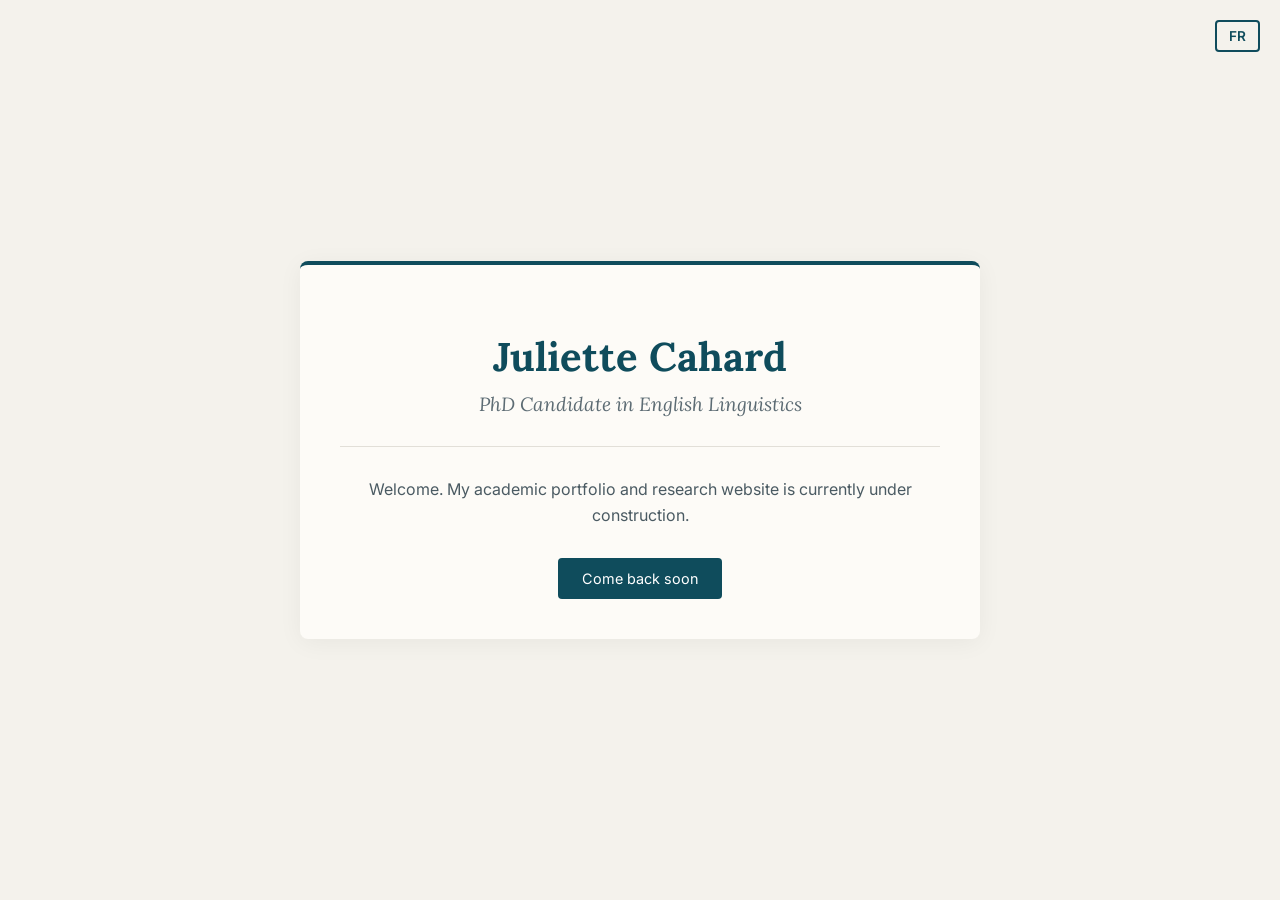
==== index.html @ c4660155 "Created a WIP landing page" ====
<!DOCTYPE html>
<html lang="en">

<head>
    <meta charset="UTF-8">
    <meta name="viewport" content="width=device-width, initial-scale=1.0">
    <title>Juliette Cahard | English Linguistics</title>
    <style>
        @import url('https://fonts.googleapis.com/css2?family=Lora:ital,wght@0,400;0,600;1,400&family=Inter:wght@300;400;600&display=swap');

        body,
        html {
            height: 100%;
            margin: 0;
            /* Softer warm background */
            background-color: #F4F2EC; 
            color: #2F3E46;
            font-family: 'Inter', sans-serif;
            display: flex;
            align-items: center;
            justify-content: center;
            text-align: center;
        }

        .container {
            max-width: 600px;
            padding: 40px;
            /* Soft off-white for the main card */
            background: #FDFBF7; 
            border-radius: 8px;
            box-shadow: 0 4px 24px rgba(0, 0, 0, 0.05);
            /* Dark teal accent */
            border-top: 4px solid #0F4C5C; 
        }

        h1 {
            font-family: 'Lora', serif;
            font-size: 2.5rem;
            margin-bottom: 10px;
            /* Title matching the teal accent */
            color: #0F4C5C; 
        }

        h2 {
            font-family: 'Lora', serif;
            font-weight: 400;
            font-size: 1.2rem;
            color: #5C6B73;
            margin-top: 0;
            margin-bottom: 30px;
            font-style: italic;
        }

        p {
            font-size: 1rem;
            line-height: 1.6;
            color: #4A5A62;
            margin-bottom: 30px;
        }

        .contact-btn {
            display: inline-block;
            padding: 12px 24px;
            /* Dark teal button */
            background-color: #0F4C5C; 
            color: #ffffff;
            text-decoration: none;
            border-radius: 4px;
            font-size: 0.9rem;
            transition: background-color 0.3s ease;
        }

        .contact-btn:hover {
            /* Darker teal for hover state */
            background-color: #0A3641; 
        }

        .divider {
            height: 1px;
            background-color: #E2DFD8;
            margin: 30px 0;
        }

        /* Language Toggle Button Styles */
        .lang-toggle {
            position: absolute;
            top: 20px;
            right: 20px;
            background: transparent;
            border: 2px solid #0F4C5C;
            color: #0F4C5C;
            border-radius: 4px;
            padding: 6px 12px;
            font-family: 'Inter', sans-serif;
            font-size: 0.85rem;
            font-weight: 600;
            cursor: pointer;
            transition: all 0.3s ease;
        }

        .lang-toggle:hover {
            background-color: #0F4C5C;
            color: #FDFBF7;
        }

        /* Language visibility rules */
        body.lang-en .fr { display: none; }
        body.lang-fr .en { display: none; }
    </style>
</head>

<body class="lang-en">

    <button id="langToggle" class="lang-toggle">FR</button>

    <div class="container">
        <h1>Juliette Cahard</h1>
        
        <h2 class="en">PhD Candidate in English Linguistics</h2>
        <h2 class="fr">Doctorante en Linguistique Anglaise</h2>

        <div class="divider"></div>

        <p class="en">Welcome. My academic portfolio and research website is currently under construction.</p>
        <p class="fr">Bienvenue. Mon site académique et de recherche est actuellement en construction.</p>

        <a href="" class="contact-btn en">Come back soon</a>
        <a href="" class="contact-btn fr">Revenez bientôt</a>
    </div>

    <script>
        const langToggle = document.getElementById('langToggle');
        
        langToggle.addEventListener('click', () => {
            const body = document.body;
            if (body.classList.contains('lang-en')) {
                // Switch to French
                body.classList.replace('lang-en', 'lang-fr');
                langToggle.textContent = 'EN';
            } else {
                // Switch to English
                body.classList.replace('lang-fr', 'lang-en');
                langToggle.textContent = 'FR';
            }
        });
    </script>
</body>

</html>
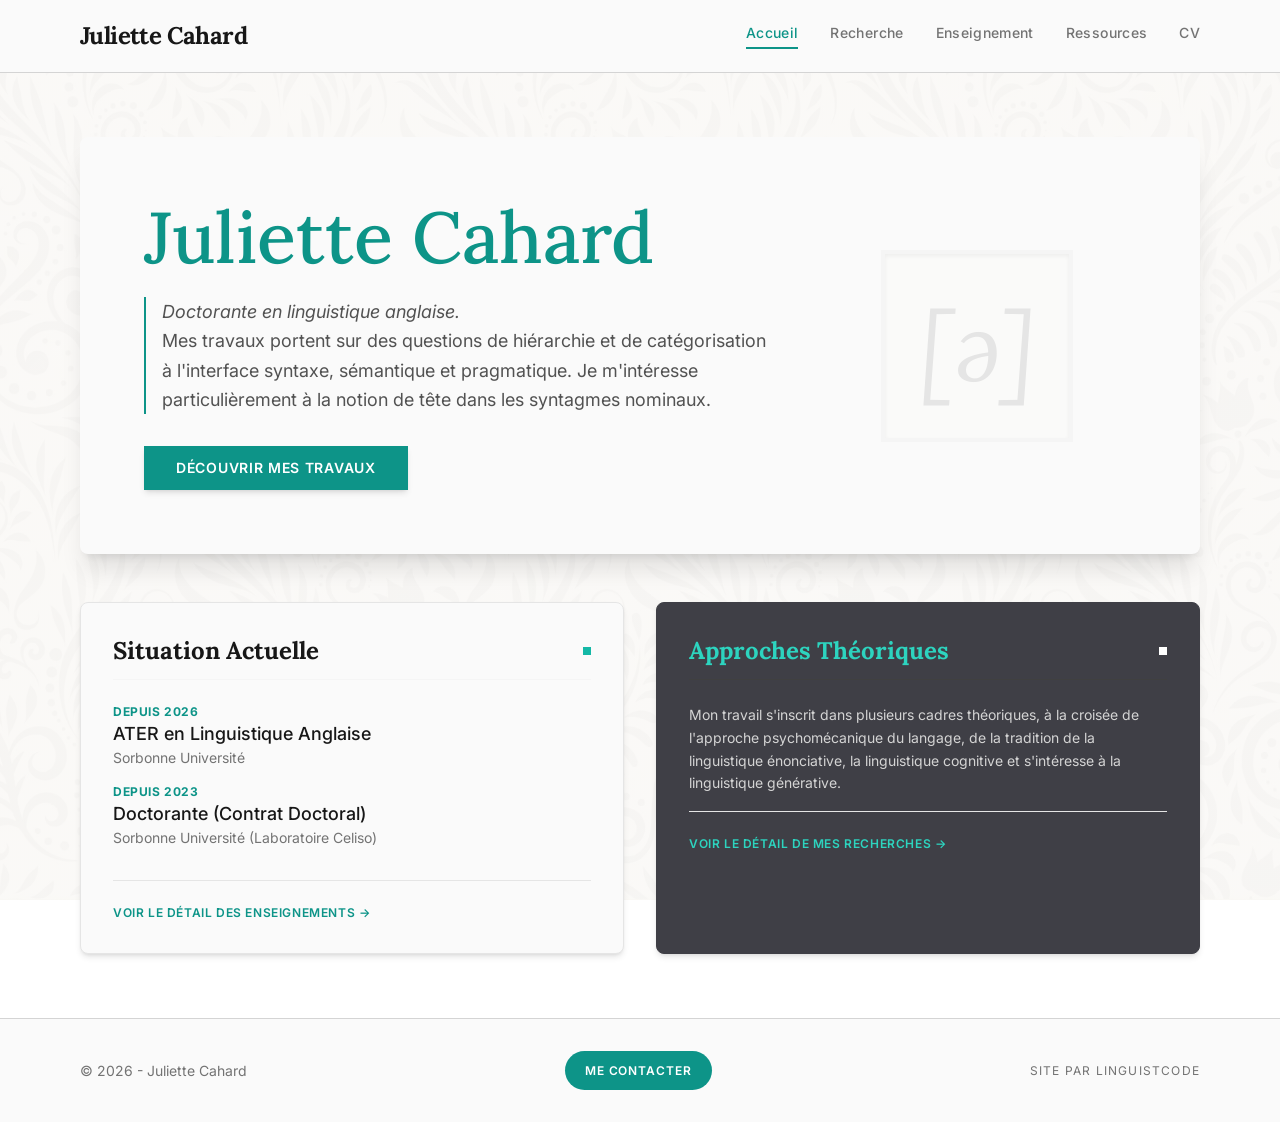
==== commit 2c4f0112: "v1.0 Uploaded" ====
--- a/index.html
+++ b/index.html
@@ -1,149 +1,198 @@
-<!DOCTYPE html>
-<html lang="en">
-
-<head>
-    <meta charset="UTF-8">
-    <meta name="viewport" content="width=device-width, initial-scale=1.0">
-    <title>Juliette Cahard | English Linguistics</title>
-    <style>
-        @import url('https://fonts.googleapis.com/css2?family=Lora:ital,wght@0,400;0,600;1,400&family=Inter:wght@300;400;600&display=swap');
-
-        body,
-        html {
-            height: 100%;
-            margin: 0;
-            /* Softer warm background */
-            background-color: #F4F2EC; 
-            color: #2F3E46;
-            font-family: 'Inter', sans-serif;
-            display: flex;
-            align-items: center;
-            justify-content: center;
-            text-align: center;
-        }
-
-        .container {
-            max-width: 600px;
-            padding: 40px;
-            /* Soft off-white for the main card */
-            background: #FDFBF7; 
-            border-radius: 8px;
-            box-shadow: 0 4px 24px rgba(0, 0, 0, 0.05);
-            /* Dark teal accent */
-            border-top: 4px solid #0F4C5C; 
-        }
-
-        h1 {
-            font-family: 'Lora', serif;
-            font-size: 2.5rem;
-            margin-bottom: 10px;
-            /* Title matching the teal accent */
-            color: #0F4C5C; 
-        }
-
-        h2 {
-            font-family: 'Lora', serif;
-            font-weight: 400;
-            font-size: 1.2rem;
-            color: #5C6B73;
-            margin-top: 0;
-            margin-bottom: 30px;
-            font-style: italic;
-        }
-
-        p {
-            font-size: 1rem;
-            line-height: 1.6;
-            color: #4A5A62;
-            margin-bottom: 30px;
-        }
-
-        .contact-btn {
-            display: inline-block;
-            padding: 12px 24px;
-            /* Dark teal button */
-            background-color: #0F4C5C; 
-            color: #ffffff;
-            text-decoration: none;
-            border-radius: 4px;
-            font-size: 0.9rem;
-            transition: background-color 0.3s ease;
-        }
-
-        .contact-btn:hover {
-            /* Darker teal for hover state */
-            background-color: #0A3641; 
-        }
-
-        .divider {
-            height: 1px;
-            background-color: #E2DFD8;
-            margin: 30px 0;
-        }
-
-        /* Language Toggle Button Styles */
-        .lang-toggle {
-            position: absolute;
-            top: 20px;
-            right: 20px;
-            background: transparent;
-            border: 2px solid #0F4C5C;
-            color: #0F4C5C;
-            border-radius: 4px;
-            padding: 6px 12px;
-            font-family: 'Inter', sans-serif;
-            font-size: 0.85rem;
-            font-weight: 600;
-            cursor: pointer;
-            transition: all 0.3s ease;
-        }
-
-        .lang-toggle:hover {
-            background-color: #0F4C5C;
-            color: #FDFBF7;
-        }
-
-        /* Language visibility rules */
-        body.lang-en .fr { display: none; }
-        body.lang-fr .en { display: none; }
-    </style>
-</head>
-
-<body class="lang-en">
-
-    <button id="langToggle" class="lang-toggle">FR</button>
-
-    <div class="container">
-        <h1>Juliette Cahard</h1>
-        
-        <h2 class="en">PhD Candidate in English Linguistics</h2>
-        <h2 class="fr">Doctorante en Linguistique Anglaise</h2>
-
-        <div class="divider"></div>
-
-        <p class="en">Welcome. My academic portfolio and research website is currently under construction.</p>
-        <p class="fr">Bienvenue. Mon site académique et de recherche est actuellement en construction.</p>
-
-        <a href="" class="contact-btn en">Come back soon</a>
-        <a href="" class="contact-btn fr">Revenez bientôt</a>
-    </div>
-
-    <script>
-        const langToggle = document.getElementById('langToggle');
-        
-        langToggle.addEventListener('click', () => {
-            const body = document.body;
-            if (body.classList.contains('lang-en')) {
-                // Switch to French
-                body.classList.replace('lang-en', 'lang-fr');
-                langToggle.textContent = 'EN';
-            } else {
-                // Switch to English
-                body.classList.replace('lang-fr', 'lang-en');
-                langToggle.textContent = 'FR';
-            }
-        });
-    </script>
-</body>
-
-</html>
+<!DOCTYPE html>
+<html lang="fr">
+
+<head>
+    <meta charset="UTF-8">
+    <meta name="viewport" content="width=device-width, initial-scale=1.0">
+    <title>Juliette Cahard | Portfolio Académique</title>
+
+    <link href="./style.css" rel="stylesheet">
+    <link href="./enhance.css" rel="stylesheet">
+    <link
+        href="https://fonts.googleapis.com/css2?family=Inter:wght@300;400;500;600&family=Lora:ital,wght@0,400;0,500;0,600;0,700;1,400;1,600&display=swap"
+        rel="stylesheet">
+
+    <style>
+        body {
+            font-family: 'Inter', sans-serif;
+        }
+
+        .font-academic {
+            font-family: 'Lora', serif;
+        }
+    </style>
+</head>
+
+<body class="bg-patternbg bg-cover bg-center bg-fixed text-neutral-900 flex flex-col min-h-screen">
+
+    <header class="bg-zinc-50 border-b border-neutral-300">
+        <div class="max-w-6xl mx-auto px-4 py-5 flex justify-between items-center relative">
+            <a href="index.html"
+                class="text-2xl font-academic font-bold text-neutral-900 tracking-tight hover:text-teal-600 transition-colors">
+                Juliette Cahard
+            </a>
+
+            <!-- Navigation Desktop -->
+            <nav class="hidden md:flex space-x-8 font-medium text-sm tracking-wide">
+                <a href="index.html" class="text-teal-600 border-b-2 border-teal-600 pb-1"
+                    aria-current="page">Accueil</a>
+                <a href="recherche.html"
+                    class="text-neutral-500 hover:text-neutral-900 transition-colors pb-1">Recherche</a>
+                <a href="enseignement.html"
+                    class="text-neutral-500 hover:text-neutral-900 transition-colors pb-1">Enseignement</a>
+                <a href="ressources.html" class="text-neutral-500 hover:text-neutral-900 transition-colors pb-1">
+                    Ressources</a>
+                <a href="cv.html" class="text-neutral-500 hover:text-neutral-900 transition-colors pb-1">CV</a>
+            </nav>
+
+            <!-- Bouton Hamburger (Bascule du menu mobile) -->
+            <button id="menu-toggle" aria-expanded="false" aria-controls="mobile-menu" aria-label="Ouvrir le menu">
+                <span class="menu-bar"></span>
+                <span class="menu-bar"></span>
+                <span class="menu-bar"></span>
+            </button>
+
+            <!-- Navigation Mobile -->
+            <nav id="mobile-menu" class="mobile-menu" aria-label="Navigation mobile">
+                <a href="index.html" class="is-active" aria-current="page">Accueil</a>
+                <a href="recherche.html">Recherche</a>
+                <a href="enseignement.html">Enseignement</a>
+                <a href="cv.html">CV</a>
+            </nav>
+        </div>
+    </header>
+
+    <main class="flex-grow max-w-6xl mx-auto px-4 py-16 w-full flex flex-col gap-12">
+
+        <section
+            class="panel reveal-up bg-zinc-50 border-neutral-200 p-10 md:p-16 shadow-xl flex flex-col md:flex-row items-center gap-10">
+            <div class="md:w-2/3">
+
+
+                <h1
+                    class="text-5xl text-teal-600 md:text-7xl font-academic leading-tight mb-6 font-medium reveal-up d-2">
+                    Juliette Cahard
+                </h1>
+
+                <p
+                    class="text-lg text-neutral-600 leading-relaxed mb-8 max-w-2xl border-l-2 border-teal-600 pl-4 reveal-up d-3">
+                    <i>Doctorante en linguistique anglaise.</i><br>
+                    Mes travaux portent sur des questions de hiérarchie et de catégorisation à l'interface syntaxe,
+                    sémantique et pragmatique. Je m'intéresse particulièrement à la notion de tête dans les syntagmes
+                    nominaux.
+                </p>
+
+                <a href="recherche.html"
+                    class="inline-block bg-teal-600 text-white px-8 py-3 text-sm font-semibold uppercase tracking-wider hover:bg-teal-500 hover:text-zinc-600 transition-colors shadow-md reveal-up d-4">
+                    Découvrir mes travaux
+                </a>
+            </div>
+
+            <div class="md:w-1/3 flex justify-center items-center reveal-up d-2">
+                <div
+                    class="w-48 h-48 border-4 border-neutral-100 flex justify-center items-center bg-stone-50 shadow-inner">
+                    <span class="text-8xl font-academic italic text-neutral-200 select-none">[ə]</span>
+                </div>
+            </div>
+        </section>
+
+        <section class="grid grid-cols-1 md:grid-cols-2 gap-8">
+
+            <div
+                class="panel reveal-scroll bg-zinc-50 border border-neutral-200 p-8 shadow-md flex flex-col justify-between">
+                <div>
+                    <h2
+                        class="text-2xl font-academic font-bold mb-4 border-b border-neutral-100 pb-3 flex items-center justify-between">
+                        Situation Actuelle
+                        <span class="w-2 h-2 bg-teal-500 rounded-none inline-block"></span>
+                    </h2>
+                    <ul class="space-y-4 mt-6">
+                        <li class="flex flex-col">
+                            <span class="text-xs font-bold text-teal-600 uppercase tracking-wider">Depuis 2026</span>
+                            <strong class="text-neutral-900 font-medium text-lg">ATER en Linguistique Anglaise</strong>
+                            <span class="text-neutral-500 text-sm">Sorbonne Université</span>
+                        </li>
+                        <li class="flex flex-col">
+                            <span class="text-xs font-bold text-teal-600 uppercase tracking-wider">Depuis 2023</span>
+                            <strong class="text-neutral-900 font-medium text-lg">Doctorante (Contrat Doctoral)</strong>
+                            <span class="text-neutral-500 text-sm">Sorbonne Université (Laboratoire Celiso)</span>
+                        </li>
+                    </ul>
+                </div>
+
+                <div class="mt-8 pt-4 border-t border-neutral-200 flex justify-start">
+                    <a href="enseignement.html"
+                        class="pt-2 inline-flex items-center gap-2 text-xs font-semibold uppercase tracking-wider text-teal-600 hover:text-neutral-900 transition-colors">
+                        Voir le détail des enseignements &rarr;
+                    </a>
+                </div>
+            </div>
+
+            <div class="panel reveal-scroll bg-zinc-700 text-white border border-zinc-700 p-8 shadow-md">
+                <h2
+                    class="text-2xl font-academic font-bold mb-4 border-b border-neutral-700 pb-3 flex items-center justify-between text-teal-400">
+                    Approches Théoriques
+                    <span class="w-2 h-2 bg-white rounded-none inline-block"></span>
+                </h2>
+                <div class="mt-6 text-neutral-300 leading-relaxed space-y-4 text-sm">
+                    <p>
+                        Mon travail s'inscrit dans plusieurs cadres théoriques, à la croisée de l'approche
+                        psychomécanique du langage, de la tradition de la linguistique énonciative, la linguistique
+                        cognitive et s'intéresse à la linguistique générative. </p>
+
+                    <div class="mt-8 pt-4 border-t border-neutral-200 flex justify-start">
+                        <a href="recherche.html"
+                            class="pt-2 inline-flex items-center gap-2 text-xs font-semibold uppercase tracking-wider text-teal-400 hover:text-neutral-900 transition-colors">
+                            Voir le détail de mes recherches &rarr;
+                        </a>
+                    </div>
+                </div>
+            </div>
+
+        </section>
+    </main>
+
+    <footer class="bg-zinc-50 border-t border-neutral-300 py-8 mt-auto">
+        <div
+            class="max-w-6xl mx-auto px-4 flex flex-col md:flex-row justify-between items-center gap-4 text-sm text-neutral-500">
+            <p>&copy; 2026 - Juliette Cahard</p>
+            <a href="mailto:juliette.Cahard@example.fr" class="contact-btn">Me contacter</a>
+            <p class="uppercase tracking-widest text-xs">Site par <a href="https://code.linguist.fr">LinguistCode</a>
+            </p>
+        </div>
+    </footer>
+
+    <script>
+        const header = document.querySelector('header');
+        const onScroll = () => header.classList.toggle('is-scrolled', window.scrollY > 8);
+        onScroll();
+        window.addEventListener('scroll', onScroll, { passive: true });
+
+        const menuToggle = document.getElementById('menu-toggle');
+        const mobileMenu = document.getElementById('mobile-menu');
+        const closeMenu = () => {
+            menuToggle.setAttribute('aria-expanded', 'false');
+            mobileMenu.classList.remove('is-open');
+        };
+        menuToggle.addEventListener('click', () => {
+            const isOpen = menuToggle.getAttribute('aria-expanded') === 'true';
+            menuToggle.setAttribute('aria-expanded', String(!isOpen));
+            mobileMenu.classList.toggle('is-open', !isOpen);
+        });
+        mobileMenu.querySelectorAll('a').forEach(a => a.addEventListener('click', closeMenu));
+        document.addEventListener('keydown', e => { if (e.key === 'Escape') closeMenu(); });
+        window.addEventListener('resize', () => { if (window.innerWidth >= 768) closeMenu(); });
+
+        const io = new IntersectionObserver((entries) => {
+            entries.forEach(entry => {
+                if (entry.isIntersecting) {
+                    entry.target.classList.add('is-visible');
+                    io.unobserve(entry.target);
+                }
+            });
+        }, { threshold: 0.15 });
+        document.querySelectorAll('.reveal-scroll').forEach(el => io.observe(el));
+    </script>
+</body>
+
+</html>
--- a/style.css
+++ b/style.css
@@ -0,0 +1,1705 @@
+*, ::before, ::after {
+  --tw-border-spacing-x: 0;
+  --tw-border-spacing-y: 0;
+  --tw-translate-x: 0;
+  --tw-translate-y: 0;
+  --tw-rotate: 0;
+  --tw-skew-x: 0;
+  --tw-skew-y: 0;
+  --tw-scale-x: 1;
+  --tw-scale-y: 1;
+  --tw-pan-x:  ;
+  --tw-pan-y:  ;
+  --tw-pinch-zoom:  ;
+  --tw-scroll-snap-strictness: proximity;
+  --tw-gradient-from-position:  ;
+  --tw-gradient-via-position:  ;
+  --tw-gradient-to-position:  ;
+  --tw-ordinal:  ;
+  --tw-slashed-zero:  ;
+  --tw-numeric-figure:  ;
+  --tw-numeric-spacing:  ;
+  --tw-numeric-fraction:  ;
+  --tw-ring-inset:  ;
+  --tw-ring-offset-width: 0px;
+  --tw-ring-offset-color: #fff;
+  --tw-ring-color: rgb(59 130 246 / 0.5);
+  --tw-ring-offset-shadow: 0 0 #0000;
+  --tw-ring-shadow: 0 0 #0000;
+  --tw-shadow: 0 0 #0000;
+  --tw-shadow-colored: 0 0 #0000;
+  --tw-blur:  ;
+  --tw-brightness:  ;
+  --tw-contrast:  ;
+  --tw-grayscale:  ;
+  --tw-hue-rotate:  ;
+  --tw-invert:  ;
+  --tw-saturate:  ;
+  --tw-sepia:  ;
+  --tw-drop-shadow:  ;
+  --tw-backdrop-blur:  ;
+  --tw-backdrop-brightness:  ;
+  --tw-backdrop-contrast:  ;
+  --tw-backdrop-grayscale:  ;
+  --tw-backdrop-hue-rotate:  ;
+  --tw-backdrop-invert:  ;
+  --tw-backdrop-opacity:  ;
+  --tw-backdrop-saturate:  ;
+  --tw-backdrop-sepia:  ;
+  --tw-contain-size:  ;
+  --tw-contain-layout:  ;
+  --tw-contain-paint:  ;
+  --tw-contain-style:  ;
+}
+
+::backdrop {
+  --tw-border-spacing-x: 0;
+  --tw-border-spacing-y: 0;
+  --tw-translate-x: 0;
+  --tw-translate-y: 0;
+  --tw-rotate: 0;
+  --tw-skew-x: 0;
+  --tw-skew-y: 0;
+  --tw-scale-x: 1;
+  --tw-scale-y: 1;
+  --tw-pan-x:  ;
+  --tw-pan-y:  ;
+  --tw-pinch-zoom:  ;
+  --tw-scroll-snap-strictness: proximity;
+  --tw-gradient-from-position:  ;
+  --tw-gradient-via-position:  ;
+  --tw-gradient-to-position:  ;
+  --tw-ordinal:  ;
+  --tw-slashed-zero:  ;
+  --tw-numeric-figure:  ;
+  --tw-numeric-spacing:  ;
+  --tw-numeric-fraction:  ;
+  --tw-ring-inset:  ;
+  --tw-ring-offset-width: 0px;
+  --tw-ring-offset-color: #fff;
+  --tw-ring-color: rgb(59 130 246 / 0.5);
+  --tw-ring-offset-shadow: 0 0 #0000;
+  --tw-ring-shadow: 0 0 #0000;
+  --tw-shadow: 0 0 #0000;
+  --tw-shadow-colored: 0 0 #0000;
+  --tw-blur:  ;
+  --tw-brightness:  ;
+  --tw-contrast:  ;
+  --tw-grayscale:  ;
+  --tw-hue-rotate:  ;
+  --tw-invert:  ;
+  --tw-saturate:  ;
+  --tw-sepia:  ;
+  --tw-drop-shadow:  ;
+  --tw-backdrop-blur:  ;
+  --tw-backdrop-brightness:  ;
+  --tw-backdrop-contrast:  ;
+  --tw-backdrop-grayscale:  ;
+  --tw-backdrop-hue-rotate:  ;
+  --tw-backdrop-invert:  ;
+  --tw-backdrop-opacity:  ;
+  --tw-backdrop-saturate:  ;
+  --tw-backdrop-sepia:  ;
+  --tw-contain-size:  ;
+  --tw-contain-layout:  ;
+  --tw-contain-paint:  ;
+  --tw-contain-style:  ;
+}
+
+/*
+! tailwindcss v3.4.19 | MIT License | https://tailwindcss.com
+*/
+
+/*
+1. Prevent padding and border from affecting element width. (https://github.com/mozdevs/cssremedy/issues/4)
+2. Allow adding a border to an element by just adding a border-width. (https://github.com/tailwindcss/tailwindcss/pull/116)
+*/
+
+*,
+::before,
+::after {
+  box-sizing: border-box;
+  /* 1 */
+  border-width: 0;
+  /* 2 */
+  border-style: solid;
+  /* 2 */
+  border-color: #e5e7eb;
+  /* 2 */
+}
+
+::before,
+::after {
+  --tw-content: '';
+}
+
+/*
+1. Use a consistent sensible line-height in all browsers.
+2. Prevent adjustments of font size after orientation changes in iOS.
+3. Use a more readable tab size.
+4. Use the user's configured `sans` font-family by default.
+5. Use the user's configured `sans` font-feature-settings by default.
+6. Use the user's configured `sans` font-variation-settings by default.
+7. Disable tap highlights on iOS
+*/
+
+html,
+:host {
+  line-height: 1.5;
+  /* 1 */
+  -webkit-text-size-adjust: 100%;
+  /* 2 */
+  -moz-tab-size: 4;
+  /* 3 */
+  -o-tab-size: 4;
+     tab-size: 4;
+  /* 3 */
+  font-family: ui-sans-serif, system-ui, sans-serif, "Apple Color Emoji", "Segoe UI Emoji", "Segoe UI Symbol", "Noto Color Emoji";
+  /* 4 */
+  font-feature-settings: normal;
+  /* 5 */
+  font-variation-settings: normal;
+  /* 6 */
+  -webkit-tap-highlight-color: transparent;
+  /* 7 */
+}
+
+/*
+1. Remove the margin in all browsers.
+2. Inherit line-height from `html` so users can set them as a class directly on the `html` element.
+*/
+
+body {
+  margin: 0;
+  /* 1 */
+  line-height: inherit;
+  /* 2 */
+}
+
+/*
+1. Add the correct height in Firefox.
+2. Correct the inheritance of border color in Firefox. (https://bugzilla.mozilla.org/show_bug.cgi?id=190655)
+3. Ensure horizontal rules are visible by default.
+*/
+
+hr {
+  height: 0;
+  /* 1 */
+  color: inherit;
+  /* 2 */
+  border-top-width: 1px;
+  /* 3 */
+}
+
+/*
+Add the correct text decoration in Chrome, Edge, and Safari.
+*/
+
+abbr:where([title]) {
+  -webkit-text-decoration: underline dotted;
+          text-decoration: underline dotted;
+}
+
+/*
+Remove the default font size and weight for headings.
+*/
+
+h1,
+h2,
+h3,
+h4,
+h5,
+h6 {
+  font-size: inherit;
+  font-weight: inherit;
+}
+
+/*
+Reset links to optimize for opt-in styling instead of opt-out.
+*/
+
+a {
+  color: inherit;
+  text-decoration: inherit;
+}
+
+/*
+Add the correct font weight in Edge and Safari.
+*/
+
+b,
+strong {
+  font-weight: bolder;
+}
+
+/*
+1. Use the user's configured `mono` font-family by default.
+2. Use the user's configured `mono` font-feature-settings by default.
+3. Use the user's configured `mono` font-variation-settings by default.
+4. Correct the odd `em` font sizing in all browsers.
+*/
+
+code,
+kbd,
+samp,
+pre {
+  font-family: ui-monospace, SFMono-Regular, Menlo, Monaco, Consolas, "Liberation Mono", "Courier New", monospace;
+  /* 1 */
+  font-feature-settings: normal;
+  /* 2 */
+  font-variation-settings: normal;
+  /* 3 */
+  font-size: 1em;
+  /* 4 */
+}
+
+/*
+Add the correct font size in all browsers.
+*/
+
+small {
+  font-size: 80%;
+}
+
+/*
+Prevent `sub` and `sup` elements from affecting the line height in all browsers.
+*/
+
+sub,
+sup {
+  font-size: 75%;
+  line-height: 0;
+  position: relative;
+  vertical-align: baseline;
+}
+
+sub {
+  bottom: -0.25em;
+}
+
+sup {
+  top: -0.5em;
+}
+
+/*
+1. Remove text indentation from table contents in Chrome and Safari. (https://bugs.chromium.org/p/chromium/issues/detail?id=999088, https://bugs.webkit.org/show_bug.cgi?id=201297)
+2. Correct table border color inheritance in all Chrome and Safari. (https://bugs.chromium.org/p/chromium/issues/detail?id=935729, https://bugs.webkit.org/show_bug.cgi?id=195016)
+3. Remove gaps between table borders by default.
+*/
+
+table {
+  text-indent: 0;
+  /* 1 */
+  border-color: inherit;
+  /* 2 */
+  border-collapse: collapse;
+  /* 3 */
+}
+
+/*
+1. Change the font styles in all browsers.
+2. Remove the margin in Firefox and Safari.
+3. Remove default padding in all browsers.
+*/
+
+button,
+input,
+optgroup,
+select,
+textarea {
+  font-family: inherit;
+  /* 1 */
+  font-feature-settings: inherit;
+  /* 1 */
+  font-variation-settings: inherit;
+  /* 1 */
+  font-size: 100%;
+  /* 1 */
+  font-weight: inherit;
+  /* 1 */
+  line-height: inherit;
+  /* 1 */
+  letter-spacing: inherit;
+  /* 1 */
+  color: inherit;
+  /* 1 */
+  margin: 0;
+  /* 2 */
+  padding: 0;
+  /* 3 */
+}
+
+/*
+Remove the inheritance of text transform in Edge and Firefox.
+*/
+
+button,
+select {
+  text-transform: none;
+}
+
+/*
+1. Correct the inability to style clickable types in iOS and Safari.
+2. Remove default button styles.
+*/
+
+button,
+input:where([type='button']),
+input:where([type='reset']),
+input:where([type='submit']) {
+  -webkit-appearance: button;
+  /* 1 */
+  background-color: transparent;
+  /* 2 */
+  background-image: none;
+  /* 2 */
+}
+
+/*
+Use the modern Firefox focus style for all focusable elements.
+*/
+
+:-moz-focusring {
+  outline: auto;
+}
+
+/*
+Remove the additional `:invalid` styles in Firefox. (https://github.com/mozilla/gecko-dev/blob/2f9eacd9d3d995c937b4251a5557d95d494c9be1/layout/style/res/forms.css#L728-L737)
+*/
+
+:-moz-ui-invalid {
+  box-shadow: none;
+}
+
+/*
+Add the correct vertical alignment in Chrome and Firefox.
+*/
+
+progress {
+  vertical-align: baseline;
+}
+
+/*
+Correct the cursor style of increment and decrement buttons in Safari.
+*/
+
+::-webkit-inner-spin-button,
+::-webkit-outer-spin-button {
+  height: auto;
+}
+
+/*
+1. Correct the odd appearance in Chrome and Safari.
+2. Correct the outline style in Safari.
+*/
+
+[type='search'] {
+  -webkit-appearance: textfield;
+  /* 1 */
+  outline-offset: -2px;
+  /* 2 */
+}
+
+/*
+Remove the inner padding in Chrome and Safari on macOS.
+*/
+
+::-webkit-search-decoration {
+  -webkit-appearance: none;
+}
+
+/*
+1. Correct the inability to style clickable types in iOS and Safari.
+2. Change font properties to `inherit` in Safari.
+*/
+
+::-webkit-file-upload-button {
+  -webkit-appearance: button;
+  /* 1 */
+  font: inherit;
+  /* 2 */
+}
+
+/*
+Add the correct display in Chrome and Safari.
+*/
+
+summary {
+  display: list-item;
+}
+
+/*
+Removes the default spacing and border for appropriate elements.
+*/
+
+blockquote,
+dl,
+dd,
+h1,
+h2,
+h3,
+h4,
+h5,
+h6,
+hr,
+figure,
+p,
+pre {
+  margin: 0;
+}
+
+fieldset {
+  margin: 0;
+  padding: 0;
+}
+
+legend {
+  padding: 0;
+}
+
+ol,
+ul,
+menu {
+  list-style: none;
+  margin: 0;
+  padding: 0;
+}
+
+/*
+Reset default styling for dialogs.
+*/
+
+dialog {
+  padding: 0;
+}
+
+/*
+Prevent resizing textareas horizontally by default.
+*/
+
+textarea {
+  resize: vertical;
+}
+
+/*
+1. Reset the default placeholder opacity in Firefox. (https://github.com/tailwindlabs/tailwindcss/issues/3300)
+2. Set the default placeholder color to the user's configured gray 400 color.
+*/
+
+input::-moz-placeholder, textarea::-moz-placeholder {
+  opacity: 1;
+  /* 1 */
+  color: #9ca3af;
+  /* 2 */
+}
+
+input::placeholder,
+textarea::placeholder {
+  opacity: 1;
+  /* 1 */
+  color: #9ca3af;
+  /* 2 */
+}
+
+/*
+Set the default cursor for buttons.
+*/
+
+button,
+[role="button"] {
+  cursor: pointer;
+}
+
+/*
+Make sure disabled buttons don't get the pointer cursor.
+*/
+
+:disabled {
+  cursor: default;
+}
+
+/*
+1. Make replaced elements `display: block` by default. (https://github.com/mozdevs/cssremedy/issues/14)
+2. Add `vertical-align: middle` to align replaced elements more sensibly by default. (https://github.com/jensimmons/cssremedy/issues/14#issuecomment-634934210)
+   This can trigger a poorly considered lint error in some tools but is included by design.
+*/
+
+img,
+svg,
+video,
+canvas,
+audio,
+iframe,
+embed,
+object {
+  display: block;
+  /* 1 */
+  vertical-align: middle;
+  /* 2 */
+}
+
+/*
+Constrain images and videos to the parent width and preserve their intrinsic aspect ratio. (https://github.com/mozdevs/cssremedy/issues/14)
+*/
+
+img,
+video {
+  max-width: 100%;
+  height: auto;
+}
+
+/* Make elements with the HTML hidden attribute stay hidden by default */
+
+[hidden]:where(:not([hidden="until-found"])) {
+  display: none;
+}
+
+.container {
+  width: 100%;
+}
+
+@media (min-width: 640px) {
+  .container {
+    max-width: 640px;
+  }
+}
+
+@media (min-width: 768px) {
+  .container {
+    max-width: 768px;
+  }
+}
+
+@media (min-width: 1024px) {
+  .container {
+    max-width: 1024px;
+  }
+}
+
+@media (min-width: 1280px) {
+  .container {
+    max-width: 1280px;
+  }
+}
+
+@media (min-width: 1536px) {
+  .container {
+    max-width: 1536px;
+  }
+}
+
+.visible {
+  visibility: visible;
+}
+
+.absolute {
+  position: absolute;
+}
+
+.relative {
+  position: relative;
+}
+
+.inset-0 {
+  inset: 0px;
+}
+
+.bottom-6 {
+  bottom: 1.5rem;
+}
+
+.left-0 {
+  left: 0px;
+}
+
+.left-5 {
+  left: 1.25rem;
+}
+
+.left-6 {
+  left: 1.5rem;
+}
+
+.left-\[-4px\] {
+  left: -4px;
+}
+
+.left-\[-5px\] {
+  left: -5px;
+}
+
+.right-6 {
+  right: 1.5rem;
+}
+
+.top-0 {
+  top: 0px;
+}
+
+.top-1\.5 {
+  top: 0.375rem;
+}
+
+.top-2 {
+  top: 0.5rem;
+}
+
+.top-5 {
+  top: 1.25rem;
+}
+
+.mx-auto {
+  margin-left: auto;
+  margin-right: auto;
+}
+
+.mb-1 {
+  margin-bottom: 0.25rem;
+}
+
+.mb-10 {
+  margin-bottom: 2.5rem;
+}
+
+.mb-12 {
+  margin-bottom: 3rem;
+}
+
+.mb-16 {
+  margin-bottom: 4rem;
+}
+
+.mb-2 {
+  margin-bottom: 0.5rem;
+}
+
+.mb-3 {
+  margin-bottom: 0.75rem;
+}
+
+.mb-4 {
+  margin-bottom: 1rem;
+}
+
+.mb-6 {
+  margin-bottom: 1.5rem;
+}
+
+.mb-8 {
+  margin-bottom: 2rem;
+}
+
+.mt-1\.5 {
+  margin-top: 0.375rem;
+}
+
+.mt-2 {
+  margin-top: 0.5rem;
+}
+
+.mt-4 {
+  margin-top: 1rem;
+}
+
+.mt-6 {
+  margin-top: 1.5rem;
+}
+
+.mt-8 {
+  margin-top: 2rem;
+}
+
+.mt-auto {
+  margin-top: auto;
+}
+
+.block {
+  display: block;
+}
+
+.inline-block {
+  display: inline-block;
+}
+
+.flex {
+  display: flex;
+}
+
+.inline-flex {
+  display: inline-flex;
+}
+
+.table {
+  display: table;
+}
+
+.grid {
+  display: grid;
+}
+
+.hidden {
+  display: none;
+}
+
+.h-1\.5 {
+  height: 0.375rem;
+}
+
+.h-2 {
+  height: 0.5rem;
+}
+
+.h-4 {
+  height: 1rem;
+}
+
+.h-48 {
+  height: 12rem;
+}
+
+.h-\[2px\] {
+  height: 2px;
+}
+
+.h-\[450px\] {
+  height: 450px;
+}
+
+.h-full {
+  height: 100%;
+}
+
+.min-h-\[400px\] {
+  min-height: 400px;
+}
+
+.min-h-screen {
+  min-height: 100vh;
+}
+
+.w-1\.5 {
+  width: 0.375rem;
+}
+
+.w-16 {
+  width: 4rem;
+}
+
+.w-2 {
+  width: 0.5rem;
+}
+
+.w-4 {
+  width: 1rem;
+}
+
+.w-48 {
+  width: 12rem;
+}
+
+.w-full {
+  width: 100%;
+}
+
+.max-w-2xl {
+  max-width: 42rem;
+}
+
+.max-w-6xl {
+  max-width: 72rem;
+}
+
+.max-w-7xl {
+  max-width: 80rem;
+}
+
+.flex-1 {
+  flex: 1 1 0%;
+}
+
+.flex-shrink-0 {
+  flex-shrink: 0;
+}
+
+.flex-grow {
+  flex-grow: 1;
+}
+
+.origin-top {
+  transform-origin: top;
+}
+
+.scale-100 {
+  --tw-scale-x: 1;
+  --tw-scale-y: 1;
+  transform: translate(var(--tw-translate-x), var(--tw-translate-y)) rotate(var(--tw-rotate)) skewX(var(--tw-skew-x)) skewY(var(--tw-skew-y)) scaleX(var(--tw-scale-x)) scaleY(var(--tw-scale-y));
+}
+
+.transform {
+  transform: translate(var(--tw-translate-x), var(--tw-translate-y)) rotate(var(--tw-rotate)) skewX(var(--tw-skew-x)) skewY(var(--tw-skew-y)) scaleX(var(--tw-scale-x)) scaleY(var(--tw-scale-y));
+}
+
+.cursor-pointer {
+  cursor: pointer;
+}
+
+.select-none {
+  -webkit-user-select: none;
+     -moz-user-select: none;
+          user-select: none;
+}
+
+.resize {
+  resize: both;
+}
+
+.list-inside {
+  list-style-position: inside;
+}
+
+.list-disc {
+  list-style-type: disc;
+}
+
+.grid-cols-1 {
+  grid-template-columns: repeat(1, minmax(0, 1fr));
+}
+
+.flex-col {
+  flex-direction: column;
+}
+
+.flex-wrap {
+  flex-wrap: wrap;
+}
+
+.items-start {
+  align-items: flex-start;
+}
+
+.items-center {
+  align-items: center;
+}
+
+.justify-start {
+  justify-content: flex-start;
+}
+
+.justify-center {
+  justify-content: center;
+}
+
+.justify-between {
+  justify-content: space-between;
+}
+
+.gap-1\.5 {
+  gap: 0.375rem;
+}
+
+.gap-10 {
+  gap: 2.5rem;
+}
+
+.gap-12 {
+  gap: 3rem;
+}
+
+.gap-2 {
+  gap: 0.5rem;
+}
+
+.gap-2\.5 {
+  gap: 0.625rem;
+}
+
+.gap-3 {
+  gap: 0.75rem;
+}
+
+.gap-4 {
+  gap: 1rem;
+}
+
+.gap-6 {
+  gap: 1.5rem;
+}
+
+.gap-8 {
+  gap: 2rem;
+}
+
+.space-x-8 > :not([hidden]) ~ :not([hidden]) {
+  --tw-space-x-reverse: 0;
+  margin-right: calc(2rem * var(--tw-space-x-reverse));
+  margin-left: calc(2rem * calc(1 - var(--tw-space-x-reverse)));
+}
+
+.space-y-10 > :not([hidden]) ~ :not([hidden]) {
+  --tw-space-y-reverse: 0;
+  margin-top: calc(2.5rem * calc(1 - var(--tw-space-y-reverse)));
+  margin-bottom: calc(2.5rem * var(--tw-space-y-reverse));
+}
+
+.space-y-4 > :not([hidden]) ~ :not([hidden]) {
+  --tw-space-y-reverse: 0;
+  margin-top: calc(1rem * calc(1 - var(--tw-space-y-reverse)));
+  margin-bottom: calc(1rem * var(--tw-space-y-reverse));
+}
+
+.space-y-6 > :not([hidden]) ~ :not([hidden]) {
+  --tw-space-y-reverse: 0;
+  margin-top: calc(1.5rem * calc(1 - var(--tw-space-y-reverse)));
+  margin-bottom: calc(1.5rem * var(--tw-space-y-reverse));
+}
+
+.space-y-8 > :not([hidden]) ~ :not([hidden]) {
+  --tw-space-y-reverse: 0;
+  margin-top: calc(2rem * calc(1 - var(--tw-space-y-reverse)));
+  margin-bottom: calc(2rem * var(--tw-space-y-reverse));
+}
+
+.divide-y > :not([hidden]) ~ :not([hidden]) {
+  --tw-divide-y-reverse: 0;
+  border-top-width: calc(1px * calc(1 - var(--tw-divide-y-reverse)));
+  border-bottom-width: calc(1px * var(--tw-divide-y-reverse));
+}
+
+.divide-neutral-200 > :not([hidden]) ~ :not([hidden]) {
+  --tw-divide-opacity: 1;
+  border-color: rgb(229 229 229 / var(--tw-divide-opacity, 1));
+}
+
+.self-start {
+  align-self: flex-start;
+}
+
+.overflow-hidden {
+  overflow: hidden;
+}
+
+.overflow-x-auto {
+  overflow-x: auto;
+}
+
+.whitespace-nowrap {
+  white-space: nowrap;
+}
+
+.rounded-full {
+  border-radius: 9999px;
+}
+
+.rounded-md {
+  border-radius: 0.375rem;
+}
+
+.rounded-none {
+  border-radius: 0px;
+}
+
+.rounded-sm {
+  border-radius: 0.125rem;
+}
+
+.border {
+  border-width: 1px;
+}
+
+.border-4 {
+  border-width: 4px;
+}
+
+.border-b {
+  border-bottom-width: 1px;
+}
+
+.border-b-2 {
+  border-bottom-width: 2px;
+}
+
+.border-l {
+  border-left-width: 1px;
+}
+
+.border-l-2 {
+  border-left-width: 2px;
+}
+
+.border-r {
+  border-right-width: 1px;
+}
+
+.border-t {
+  border-top-width: 1px;
+}
+
+.border-neutral-100 {
+  --tw-border-opacity: 1;
+  border-color: rgb(245 245 245 / var(--tw-border-opacity, 1));
+}
+
+.border-neutral-200 {
+  --tw-border-opacity: 1;
+  border-color: rgb(229 229 229 / var(--tw-border-opacity, 1));
+}
+
+.border-neutral-300 {
+  --tw-border-opacity: 1;
+  border-color: rgb(212 212 212 / var(--tw-border-opacity, 1));
+}
+
+.border-neutral-600 {
+  --tw-border-opacity: 1;
+  border-color: rgb(82 82 82 / var(--tw-border-opacity, 1));
+}
+
+.border-neutral-700 {
+  --tw-border-opacity: 1;
+  border-color: rgb(64 64 64 / var(--tw-border-opacity, 1));
+}
+
+.border-neutral-800 {
+  --tw-border-opacity: 1;
+  border-color: rgb(38 38 38 / var(--tw-border-opacity, 1));
+}
+
+.border-teal-600 {
+  --tw-border-opacity: 1;
+  border-color: rgb(13 148 136 / var(--tw-border-opacity, 1));
+}
+
+.border-white\/30 {
+  border-color: rgb(255 255 255 / 0.3);
+}
+
+.border-zinc-700 {
+  --tw-border-opacity: 1;
+  border-color: rgb(63 63 70 / var(--tw-border-opacity, 1));
+}
+
+.bg-green-600 {
+  --tw-bg-opacity: 1;
+  background-color: rgb(22 163 74 / var(--tw-bg-opacity, 1));
+}
+
+.bg-neutral-100 {
+  --tw-bg-opacity: 1;
+  background-color: rgb(245 245 245 / var(--tw-bg-opacity, 1));
+}
+
+.bg-neutral-200 {
+  --tw-bg-opacity: 1;
+  background-color: rgb(229 229 229 / var(--tw-bg-opacity, 1));
+}
+
+.bg-neutral-200\/60 {
+  background-color: rgb(229 229 229 / 0.6);
+}
+
+.bg-neutral-300 {
+  --tw-bg-opacity: 1;
+  background-color: rgb(212 212 212 / var(--tw-bg-opacity, 1));
+}
+
+.bg-neutral-800 {
+  --tw-bg-opacity: 1;
+  background-color: rgb(38 38 38 / var(--tw-bg-opacity, 1));
+}
+
+.bg-neutral-900 {
+  --tw-bg-opacity: 1;
+  background-color: rgb(23 23 23 / var(--tw-bg-opacity, 1));
+}
+
+.bg-stone-50 {
+  --tw-bg-opacity: 1;
+  background-color: rgb(250 250 249 / var(--tw-bg-opacity, 1));
+}
+
+.bg-teal-400 {
+  --tw-bg-opacity: 1;
+  background-color: rgb(45 212 191 / var(--tw-bg-opacity, 1));
+}
+
+.bg-teal-500 {
+  --tw-bg-opacity: 1;
+  background-color: rgb(20 184 166 / var(--tw-bg-opacity, 1));
+}
+
+.bg-teal-600 {
+  --tw-bg-opacity: 1;
+  background-color: rgb(13 148 136 / var(--tw-bg-opacity, 1));
+}
+
+.bg-white {
+  --tw-bg-opacity: 1;
+  background-color: rgb(255 255 255 / var(--tw-bg-opacity, 1));
+}
+
+.bg-white\/10 {
+  background-color: rgb(255 255 255 / 0.1);
+}
+
+.bg-zinc-100 {
+  --tw-bg-opacity: 1;
+  background-color: rgb(244 244 245 / var(--tw-bg-opacity, 1));
+}
+
+.bg-zinc-50 {
+  --tw-bg-opacity: 1;
+  background-color: rgb(250 250 250 / var(--tw-bg-opacity, 1));
+}
+
+.bg-zinc-700 {
+  --tw-bg-opacity: 1;
+  background-color: rgb(63 63 70 / var(--tw-bg-opacity, 1));
+}
+
+.bg-gradient-to-t {
+  background-image: linear-gradient(to top, var(--tw-gradient-stops));
+}
+
+.bg-patternbg {
+  background-image: linear-gradient(rgba(250, 249, 248, 0.85), rgba(250, 249, 248, 0.85)), url('./src/bg.jpg');
+}
+
+.from-neutral-900\/95 {
+  --tw-gradient-from: rgb(23 23 23 / 0.95) var(--tw-gradient-from-position);
+  --tw-gradient-to: rgb(23 23 23 / 0) var(--tw-gradient-to-position);
+  --tw-gradient-stops: var(--tw-gradient-from), var(--tw-gradient-to);
+}
+
+.via-neutral-900\/40 {
+  --tw-gradient-to: rgb(23 23 23 / 0)  var(--tw-gradient-to-position);
+  --tw-gradient-stops: var(--tw-gradient-from), rgb(23 23 23 / 0.4) var(--tw-gradient-via-position), var(--tw-gradient-to);
+}
+
+.to-transparent {
+  --tw-gradient-to: transparent var(--tw-gradient-to-position);
+}
+
+.bg-cover {
+  background-size: cover;
+}
+
+.bg-fixed {
+  background-attachment: fixed;
+}
+
+.bg-center {
+  background-position: center;
+}
+
+.object-cover {
+  -o-object-fit: cover;
+     object-fit: cover;
+}
+
+.p-10 {
+  padding: 2.5rem;
+}
+
+.p-5 {
+  padding: 1.25rem;
+}
+
+.p-6 {
+  padding: 1.5rem;
+}
+
+.p-8 {
+  padding: 2rem;
+}
+
+.px-2 {
+  padding-left: 0.5rem;
+  padding-right: 0.5rem;
+}
+
+.px-2\.5 {
+  padding-left: 0.625rem;
+  padding-right: 0.625rem;
+}
+
+.px-3 {
+  padding-left: 0.75rem;
+  padding-right: 0.75rem;
+}
+
+.px-4 {
+  padding-left: 1rem;
+  padding-right: 1rem;
+}
+
+.px-6 {
+  padding-left: 1.5rem;
+  padding-right: 1.5rem;
+}
+
+.px-8 {
+  padding-left: 2rem;
+  padding-right: 2rem;
+}
+
+.py-1 {
+  padding-top: 0.25rem;
+  padding-bottom: 0.25rem;
+}
+
+.py-1\.5 {
+  padding-top: 0.375rem;
+  padding-bottom: 0.375rem;
+}
+
+.py-12 {
+  padding-top: 3rem;
+  padding-bottom: 3rem;
+}
+
+.py-16 {
+  padding-top: 4rem;
+  padding-bottom: 4rem;
+}
+
+.py-2 {
+  padding-top: 0.5rem;
+  padding-bottom: 0.5rem;
+}
+
+.py-2\.5 {
+  padding-top: 0.625rem;
+  padding-bottom: 0.625rem;
+}
+
+.py-3 {
+  padding-top: 0.75rem;
+  padding-bottom: 0.75rem;
+}
+
+.py-5 {
+  padding-top: 1.25rem;
+  padding-bottom: 1.25rem;
+}
+
+.py-8 {
+  padding-top: 2rem;
+  padding-bottom: 2rem;
+}
+
+.pb-1 {
+  padding-bottom: 0.25rem;
+}
+
+.pb-3 {
+  padding-bottom: 0.75rem;
+}
+
+.pb-4 {
+  padding-bottom: 1rem;
+}
+
+.pb-6 {
+  padding-bottom: 1.5rem;
+}
+
+.pl-4 {
+  padding-left: 1rem;
+}
+
+.pl-5 {
+  padding-left: 1.25rem;
+}
+
+.pl-6 {
+  padding-left: 1.5rem;
+}
+
+.pt-2 {
+  padding-top: 0.5rem;
+}
+
+.pt-4 {
+  padding-top: 1rem;
+}
+
+.text-center {
+  text-align: center;
+}
+
+.text-2xl {
+  font-size: 1.5rem;
+  line-height: 2rem;
+}
+
+.text-3xl {
+  font-size: 1.875rem;
+  line-height: 2.25rem;
+}
+
+.text-5xl {
+  font-size: 3rem;
+  line-height: 1;
+}
+
+.text-8xl {
+  font-size: 6rem;
+  line-height: 1;
+}
+
+.text-base {
+  font-size: 1rem;
+  line-height: 1.5rem;
+}
+
+.text-lg {
+  font-size: 1.125rem;
+  line-height: 1.75rem;
+}
+
+.text-sm {
+  font-size: 0.875rem;
+  line-height: 1.25rem;
+}
+
+.text-xl {
+  font-size: 1.25rem;
+  line-height: 1.75rem;
+}
+
+.text-xs {
+  font-size: 0.75rem;
+  line-height: 1rem;
+}
+
+.font-bold {
+  font-weight: 700;
+}
+
+.font-medium {
+  font-weight: 500;
+}
+
+.font-semibold {
+  font-weight: 600;
+}
+
+.uppercase {
+  text-transform: uppercase;
+}
+
+.italic {
+  font-style: italic;
+}
+
+.leading-relaxed {
+  line-height: 1.625;
+}
+
+.leading-snug {
+  line-height: 1.375;
+}
+
+.leading-tight {
+  line-height: 1.25;
+}
+
+.tracking-tight {
+  letter-spacing: -0.025em;
+}
+
+.tracking-wide {
+  letter-spacing: 0.025em;
+}
+
+.tracking-wider {
+  letter-spacing: 0.05em;
+}
+
+.tracking-widest {
+  letter-spacing: 0.1em;
+}
+
+.text-neutral-200 {
+  --tw-text-opacity: 1;
+  color: rgb(229 229 229 / var(--tw-text-opacity, 1));
+}
+
+.text-neutral-300 {
+  --tw-text-opacity: 1;
+  color: rgb(212 212 212 / var(--tw-text-opacity, 1));
+}
+
+.text-neutral-400 {
+  --tw-text-opacity: 1;
+  color: rgb(163 163 163 / var(--tw-text-opacity, 1));
+}
+
+.text-neutral-500 {
+  --tw-text-opacity: 1;
+  color: rgb(115 115 115 / var(--tw-text-opacity, 1));
+}
+
+.text-neutral-600 {
+  --tw-text-opacity: 1;
+  color: rgb(82 82 82 / var(--tw-text-opacity, 1));
+}
+
+.text-neutral-700 {
+  --tw-text-opacity: 1;
+  color: rgb(64 64 64 / var(--tw-text-opacity, 1));
+}
+
+.text-neutral-800 {
+  --tw-text-opacity: 1;
+  color: rgb(38 38 38 / var(--tw-text-opacity, 1));
+}
+
+.text-neutral-900 {
+  --tw-text-opacity: 1;
+  color: rgb(23 23 23 / var(--tw-text-opacity, 1));
+}
+
+.text-teal-400 {
+  --tw-text-opacity: 1;
+  color: rgb(45 212 191 / var(--tw-text-opacity, 1));
+}
+
+.text-teal-600 {
+  --tw-text-opacity: 1;
+  color: rgb(13 148 136 / var(--tw-text-opacity, 1));
+}
+
+.text-white {
+  --tw-text-opacity: 1;
+  color: rgb(255 255 255 / var(--tw-text-opacity, 1));
+}
+
+.text-zinc-800 {
+  --tw-text-opacity: 1;
+  color: rgb(39 39 42 / var(--tw-text-opacity, 1));
+}
+
+.shadow-inner {
+  --tw-shadow: inset 0 2px 4px 0 rgb(0 0 0 / 0.05);
+  --tw-shadow-colored: inset 0 2px 4px 0 var(--tw-shadow-color);
+  box-shadow: var(--tw-ring-offset-shadow, 0 0 #0000), var(--tw-ring-shadow, 0 0 #0000), var(--tw-shadow);
+}
+
+.shadow-lg {
+  --tw-shadow: 0 10px 15px -3px rgb(0 0 0 / 0.1), 0 4px 6px -4px rgb(0 0 0 / 0.1);
+  --tw-shadow-colored: 0 10px 15px -3px var(--tw-shadow-color), 0 4px 6px -4px var(--tw-shadow-color);
+  box-shadow: var(--tw-ring-offset-shadow, 0 0 #0000), var(--tw-ring-shadow, 0 0 #0000), var(--tw-shadow);
+}
+
+.shadow-md {
+  --tw-shadow: 0 4px 6px -1px rgb(0 0 0 / 0.1), 0 2px 4px -2px rgb(0 0 0 / 0.1);
+  --tw-shadow-colored: 0 4px 6px -1px var(--tw-shadow-color), 0 2px 4px -2px var(--tw-shadow-color);
+  box-shadow: var(--tw-ring-offset-shadow, 0 0 #0000), var(--tw-ring-shadow, 0 0 #0000), var(--tw-shadow);
+}
+
+.shadow-xl {
+  --tw-shadow: 0 20px 25px -5px rgb(0 0 0 / 0.1), 0 8px 10px -6px rgb(0 0 0 / 0.1);
+  --tw-shadow-colored: 0 20px 25px -5px var(--tw-shadow-color), 0 8px 10px -6px var(--tw-shadow-color);
+  box-shadow: var(--tw-ring-offset-shadow, 0 0 #0000), var(--tw-ring-shadow, 0 0 #0000), var(--tw-shadow);
+}
+
+.filter {
+  filter: var(--tw-blur) var(--tw-brightness) var(--tw-contrast) var(--tw-grayscale) var(--tw-hue-rotate) var(--tw-invert) var(--tw-saturate) var(--tw-sepia) var(--tw-drop-shadow);
+}
+
+.backdrop-blur-md {
+  --tw-backdrop-blur: blur(12px);
+  -webkit-backdrop-filter: var(--tw-backdrop-blur) var(--tw-backdrop-brightness) var(--tw-backdrop-contrast) var(--tw-backdrop-grayscale) var(--tw-backdrop-hue-rotate) var(--tw-backdrop-invert) var(--tw-backdrop-opacity) var(--tw-backdrop-saturate) var(--tw-backdrop-sepia);
+  backdrop-filter: var(--tw-backdrop-blur) var(--tw-backdrop-brightness) var(--tw-backdrop-contrast) var(--tw-backdrop-grayscale) var(--tw-backdrop-hue-rotate) var(--tw-backdrop-invert) var(--tw-backdrop-opacity) var(--tw-backdrop-saturate) var(--tw-backdrop-sepia);
+}
+
+.transition {
+  transition-property: color, background-color, border-color, text-decoration-color, fill, stroke, opacity, box-shadow, transform, filter, -webkit-backdrop-filter;
+  transition-property: color, background-color, border-color, text-decoration-color, fill, stroke, opacity, box-shadow, transform, filter, backdrop-filter;
+  transition-property: color, background-color, border-color, text-decoration-color, fill, stroke, opacity, box-shadow, transform, filter, backdrop-filter, -webkit-backdrop-filter;
+  transition-timing-function: cubic-bezier(0.4, 0, 0.2, 1);
+  transition-duration: 150ms;
+}
+
+.transition-colors {
+  transition-property: color, background-color, border-color, text-decoration-color, fill, stroke;
+  transition-timing-function: cubic-bezier(0.4, 0, 0.2, 1);
+  transition-duration: 150ms;
+}
+
+.transition-opacity {
+  transition-property: opacity;
+  transition-timing-function: cubic-bezier(0.4, 0, 0.2, 1);
+  transition-duration: 150ms;
+}
+
+.transition-transform {
+  transition-property: transform;
+  transition-timing-function: cubic-bezier(0.4, 0, 0.2, 1);
+  transition-duration: 150ms;
+}
+
+.duration-300 {
+  transition-duration: 300ms;
+}
+
+.duration-500 {
+  transition-duration: 500ms;
+}
+
+.duration-700 {
+  transition-duration: 700ms;
+}
+
+.marker\:text-teal-400 *::marker {
+  color: rgb(45 212 191 );
+}
+
+.marker\:text-teal-400::marker {
+  color: rgb(45 212 191 );
+}
+
+.hover\:-translate-y-2:hover {
+  --tw-translate-y: -0.5rem;
+  transform: translate(var(--tw-translate-x), var(--tw-translate-y)) rotate(var(--tw-rotate)) skewX(var(--tw-skew-x)) skewY(var(--tw-skew-y)) scaleX(var(--tw-scale-x)) scaleY(var(--tw-scale-y));
+}
+
+.hover\:border-neutral-400:hover {
+  --tw-border-opacity: 1;
+  border-color: rgb(163 163 163 / var(--tw-border-opacity, 1));
+}
+
+.hover\:border-teal-500:hover {
+  --tw-border-opacity: 1;
+  border-color: rgb(20 184 166 / var(--tw-border-opacity, 1));
+}
+
+.hover\:border-white:hover {
+  --tw-border-opacity: 1;
+  border-color: rgb(255 255 255 / var(--tw-border-opacity, 1));
+}
+
+.hover\:bg-teal-500:hover {
+  --tw-bg-opacity: 1;
+  background-color: rgb(20 184 166 / var(--tw-bg-opacity, 1));
+}
+
+.hover\:bg-white:hover {
+  --tw-bg-opacity: 1;
+  background-color: rgb(255 255 255 / var(--tw-bg-opacity, 1));
+}
+
+.hover\:text-neutral-900:hover {
+  --tw-text-opacity: 1;
+  color: rgb(23 23 23 / var(--tw-text-opacity, 1));
+}
+
+.hover\:text-teal-600:hover {
+  --tw-text-opacity: 1;
+  color: rgb(13 148 136 / var(--tw-text-opacity, 1));
+}
+
+.hover\:text-zinc-600:hover {
+  --tw-text-opacity: 1;
+  color: rgb(82 82 91 / var(--tw-text-opacity, 1));
+}
+
+.hover\:underline:hover {
+  text-decoration-line: underline;
+}
+
+.group:hover .group-hover\:bg-teal-500 {
+  --tw-bg-opacity: 1;
+  background-color: rgb(20 184 166 / var(--tw-bg-opacity, 1));
+}
+
+@media (min-width: 768px) {
+  .md\:mt-0 {
+    margin-top: 0px;
+  }
+
+  .md\:flex {
+    display: flex;
+  }
+
+  .md\:w-1\/3 {
+    width: 33.333333%;
+  }
+
+  .md\:w-1\/4 {
+    width: 25%;
+  }
+
+  .md\:w-2\/3 {
+    width: 66.666667%;
+  }
+
+  .md\:w-3\/4 {
+    width: 75%;
+  }
+
+  .md\:grid-cols-2 {
+    grid-template-columns: repeat(2, minmax(0, 1fr));
+  }
+
+  .md\:grid-cols-3 {
+    grid-template-columns: repeat(3, minmax(0, 1fr));
+  }
+
+  .md\:flex-row {
+    flex-direction: row;
+  }
+
+  .md\:items-end {
+    align-items: flex-end;
+  }
+
+  .md\:items-center {
+    align-items: center;
+  }
+
+  .md\:gap-8 {
+    gap: 2rem;
+  }
+
+  .md\:self-auto {
+    align-self: auto;
+  }
+
+  .md\:p-10 {
+    padding: 2.5rem;
+  }
+
+  .md\:p-12 {
+    padding: 3rem;
+  }
+
+  .md\:p-16 {
+    padding: 4rem;
+  }
+
+  .md\:p-8 {
+    padding: 2rem;
+  }
+
+  .md\:text-right {
+    text-align: right;
+  }
+
+  .md\:text-6xl {
+    font-size: 3.75rem;
+    line-height: 1;
+  }
+
+  .md\:text-7xl {
+    font-size: 4.5rem;
+    line-height: 1;
+  }
+}
+
+@media (min-width: 1024px) {
+  .lg\:grid-cols-2 {
+    grid-template-columns: repeat(2, minmax(0, 1fr));
+  }
+}
--- a/enhance.css
+++ b/enhance.css
@@ -0,0 +1,1293 @@
+/* ============================================================
+   Enhance.css — polish layer (motion, depth, cohesion)
+   Loaded after style.css on every page.
+   ============================================================ */
+
+:root {
+  --ease-out: cubic-bezier(0.16, 1, 0.3, 1);
+  --ease-standard: cubic-bezier(0.4, 0, 0.2, 1);
+}
+
+@media (prefers-reduced-motion: reduce) {
+
+  *,
+  ::before,
+  ::after {
+    animation-duration: 0.001ms !important;
+    animation-iteration-count: 1 !important;
+    transition-duration: 0.001ms !important;
+    scroll-behavior: auto !important;
+  }
+}
+
+html {
+  scroll-behavior: smooth;
+}
+
+/* ---------- Sticky, responsive header ---------- */
+header {
+  position: sticky;
+  top: 0;
+  z-index: 50;
+  transition: box-shadow 0.4s var(--ease-standard), background-color 0.4s var(--ease-standard);
+}
+
+header.is-scrolled {
+  box-shadow: 0 1px 0 rgba(23, 23, 23, 0.06), 0 8px 24px -12px rgba(23, 23, 23, 0.12);
+}
+
+/* Animated nav underline for inactive links */
+header nav a:not(.text-teal-600) {
+  position: relative;
+}
+
+header nav a:not(.text-teal-600)::after {
+  content: '';
+  position: absolute;
+  left: 0;
+  bottom: -1px;
+  width: 100%;
+  height: 2px;
+  background: #0d9488;
+  transform: scaleX(0);
+  transform-origin: right;
+  transition: transform 0.35s var(--ease-out);
+}
+
+header nav a:not(.text-teal-600):hover::after {
+  transform: scaleX(1);
+  transform-origin: left;
+}
+
+/* Logo underline on hover, echoing nav */
+header a.font-academic {
+  position: relative;
+}
+
+/* ---------- Page-load entrance ---------- */
+.reveal-up {
+  opacity: 0;
+  transform: translateY(14px);
+  animation: reveal-up 0.7s var(--ease-out) forwards;
+}
+
+@keyframes reveal-up {
+  to {
+    opacity: 1;
+    transform: translateY(0);
+  }
+}
+
+.d-1 {
+  animation-delay: .08s;
+}
+
+.d-2 {
+  animation-delay: .16s;
+}
+
+.d-3 {
+  animation-delay: .24s;
+}
+
+.d-4 {
+  animation-delay: .32s;
+}
+
+/* ---------- Scroll-triggered reveal ---------- */
+.reveal-scroll {
+  opacity: 0;
+  transform: translateY(20px);
+  transition: opacity 0.7s var(--ease-out), transform 0.7s var(--ease-out);
+}
+
+.reveal-scroll.is-visible {
+  opacity: 1;
+  transform: translateY(0);
+}
+
+/* ---------- Card & panel depth ---------- */
+.panel {
+  border-radius: 0.5rem;
+  transition: box-shadow 0.4s var(--ease-standard), transform 0.4s var(--ease-standard), border-color 0.4s var(--ease-standard);
+}
+
+.panel:hover {
+  box-shadow: 0 20px 40px -20px rgba(23, 23, 23, 0.18);
+}
+
+/* Teaching flip-cards: smoother lift + shadow bloom */
+.perspective-1000 {
+  transition: transform 0.5s var(--ease-out);
+}
+
+.perspective-1000:hover {
+  transform: translateY(-6px);
+}
+
+.inner-card {
+  transition: transform 0.7s var(--ease-out), box-shadow 0.5s var(--ease-standard);
+}
+
+.perspective-1000:hover .inner-card {
+  box-shadow: 0 30px 60px -20px rgba(23, 23, 23, 0.35);
+}
+
+/* ---------- Buttons & links ---------- */
+a.inline-block,
+button {
+  transition: transform 0.25s var(--ease-out), box-shadow 0.25s var(--ease-standard), background-color 0.2s var(--ease-standard), color 0.2s var(--ease-standard), border-color 0.2s var(--ease-standard);
+}
+
+a.inline-block:hover {
+  transform: translateY(-2px);
+  box-shadow: 0 12px 24px -10px rgba(13, 148, 136, 0.45);
+}
+
+a.inline-block:active {
+  transform: translateY(0);
+}
+
+/* Publication / communication timeline dots: gentle pulse on hover already via group-hover; add scale */
+.group:hover .group-hover\:bg-teal-500 {
+  transform: scale(1.3);
+}
+
+[class*="group-hover\\:bg-teal-500"] {
+  transition: transform 0.3s var(--ease-out), background-color 0.3s var(--ease-standard);
+}
+
+/* ---------- Focus states (accessibility floor) ---------- */
+a:focus-visible,
+button:focus-visible {
+  outline: 2px solid #0d9488;
+  outline-offset: 3px;
+  border-radius: 2px;
+}
+
+.tree {
+  border-radius: 0;
+}
+
+/* ============================================================
+   Mobile navigation
+   ============================================================ */
+#menu-toggle {
+  display: none;
+  flex-direction: column;
+  justify-content: center;
+  align-items: center;
+  gap: 5px;
+  width: 2.25rem;
+  height: 2.25rem;
+  background: transparent;
+  border: none;
+  cursor: pointer;
+  z-index: 60;
+}
+
+@media (max-width: 767px) {
+  #menu-toggle {
+    display: flex;
+  }
+}
+
+.menu-bar {
+  display: block;
+  width: 22px;
+  height: 2px;
+  background-color: #171717;
+  border-radius: 2px;
+  transition: transform 0.35s var(--ease-out), opacity 0.2s var(--ease-standard);
+}
+
+#menu-toggle[aria-expanded="true"] .menu-bar:nth-child(1) {
+  transform: translateY(7px) rotate(45deg);
+}
+
+#menu-toggle[aria-expanded="true"] .menu-bar:nth-child(2) {
+  opacity: 0;
+}
+
+#menu-toggle[aria-expanded="true"] .menu-bar:nth-child(3) {
+  transform: translateY(-7px) rotate(-45deg);
+}
+
+.mobile-menu {
+  display: none;
+}
+
+@media (max-width: 767px) {
+  .mobile-menu {
+    display: flex;
+    flex-direction: column;
+    position: absolute;
+    top: 100%;
+    left: 0;
+    right: 0;
+    background: #ffffff;
+    border-bottom: 1px solid #d4d4d4;
+    box-shadow: 0 16px 32px -16px rgba(23, 23, 23, 0.25);
+    max-height: 0;
+    overflow: hidden;
+    opacity: 0;
+    transition: max-height 0.4s var(--ease-out), opacity 0.3s var(--ease-standard);
+  }
+
+  .mobile-menu.is-open {
+    max-height: 24rem;
+    opacity: 1;
+  }
+
+  .mobile-menu a {
+    padding: 1rem 1.5rem;
+    font-size: 0.95rem;
+    font-weight: 500;
+    color: #404040;
+    border-bottom: 1px solid #f5f5f5;
+    transition: background-color 0.2s var(--ease-standard), color 0.2s var(--ease-standard);
+  }
+
+  .mobile-menu a:hover,
+  .mobile-menu a.is-active {
+    background-color: #f0fdfa;
+    color: #0d9488;
+  }
+}
+
+/* ============================================================
+   Footer contact button
+   ============================================================ */
+.contact-btn {
+  display: inline-flex;
+  align-items: center;
+  gap: 0.5rem;
+  padding: 0.6rem 1.25rem;
+  font-size: 0.75rem;
+  font-weight: 600;
+  letter-spacing: 0.08em;
+  text-transform: uppercase;
+  color: #ffffff;
+  background-color: #0d9488;
+  border-radius: 9999px;
+  transition: transform 0.25s var(--ease-out), box-shadow 0.25s var(--ease-standard), background-color 0.2s var(--ease-standard);
+}
+
+.contact-btn:hover {
+  background-color: #14b8a6;
+  transform: translateY(-2px);
+  box-shadow: 0 10px 20px -8px rgba(13, 148, 136, 0.5);
+}
+
+.contact-btn:active {
+  transform: translateY(0);
+}
+
+/* ============================================================
+   Course accordion
+   ============================================================ */
+.course-block summary {
+  cursor: pointer;
+  list-style: none;
+  display: flex;
+  align-items: center;
+  justify-content: space-between;
+  gap: 1rem;
+  padding: 0.9rem 1.25rem;
+  font-size: 0.75rem;
+  font-weight: 700;
+  letter-spacing: 0.08em;
+  text-transform: uppercase;
+  color: #0d9488;
+  background-color: #f0fdfa;
+  border-radius: 0.375rem;
+  transition: background-color 0.2s var(--ease-standard);
+}
+
+.course-block summary::-webkit-details-marker {
+  display: none;
+}
+
+.course-block summary:hover {
+  background-color: #ccfbf1;
+}
+
+.course-block summary .chev {
+  transition: transform 0.3s var(--ease-out);
+  flex-shrink: 0;
+}
+
+.course-block[open] summary .chev {
+  transform: rotate(180deg);
+}
+
+.course-block[open] summary {
+  border-bottom-left-radius: 0;
+  border-bottom-right-radius: 0;
+}
+
+.course-block .course-list {
+  border: 1px solid #f0fdfa;
+  border-top: none;
+  border-bottom-left-radius: 0.375rem;
+  border-bottom-right-radius: 0.375rem;
+  overflow: hidden;
+}
+
+.course-block .course-list>li {
+  padding-top: 1.25rem;
+  padding-bottom: 1.25rem;
+
+}
+
+
+
+.course-block[open] .course-list {
+  animation: reveal-up 0.35s var(--ease-out);
+}
+
+/* ============================================================
+   Teaching-card media column
+   ============================================================ */
+.course-card-media {
+  position: relative;
+  flex-shrink: 0;
+  width: 100%;
+  height: 12rem;
+  overflow: hidden;
+}
+
+.course-card-media img {
+  display: block;
+  width: 100%;
+  height: 100%;
+  object-fit: cover;
+}
+
+@media (min-width: 768px) {
+  .course-card-media {
+    width: 14rem;
+    height: auto;
+    align-self: stretch;
+  }
+}
+
+
+
+/* ============================================================
+   Discipline Pills (Grammaire, Phonologie, Traduction)
+   ============================================================ */
+.pill-discipline {
+  display: inline-flex;
+  align-items: center;
+  gap: 0.35rem;
+  padding: 0.2rem 0.65rem;
+  font-family: 'Inter', sans-serif;
+  font-size: 0.725rem;
+  font-weight: 600;
+  border-radius: 9999px;
+  line-height: 1;
+  vertical-align: middle;
+  letter-spacing: 0.02em;
+}
+
+/* Grammaire — Bleue */
+.pill-grammaire {
+  background-color: #e0f2fe;
+  color: #0369a1;
+  border: 1px solid #bae6fd;
+}
+
+/* Phonologie — Violette */
+.pill-phonologie {
+  background-color: #f3e8ff;
+  color: #6b21a8;
+  border: 1px solid #e9d5ff;
+}
+
+/* Traduction — Ambre */
+.pill-traduction {
+  background-color: #fef3c7;
+  color: #92400e;
+  border: 1px solid #fde68a;
+}
+
+/* Traduction — vert */
+.pill-langue {
+  background-color: #bdf7da;
+  color: #095225;
+  border: 1px solid #1a824e;
+}
+
+.pill-discipline .material-symbols-outlined {
+  font-size: 14px;
+  line-height: 1;
+}
+
+/* ============================================================
+   Badges d'années & colonne gauche ajustée
+   ============================================================ */
+
+/* Réduction de la largeur de la colonne de gauche dans la liste des cours */
+@media (min-width: 768px) {
+  .course-list>li>div:first-child {
+    width: 18%;
+  }
+
+  .course-list>li>div:last-child {
+    width: 82%;
+    /* Complémentaire pour atteindre 100% */
+  }
+}
+
+/* Conteneur de la colonne gauche centré verticalement sur desktop */
+.course-item-col-left {
+  display: flex;
+  align-items: center;
+  justify-content: center;
+}
+
+@media (max-width: 767px) {
+  .course-item-col-left {
+    justify-content: flex-start;
+    margin-bottom: 0.25rem;
+  }
+}
+
+/* Badge uni général */
+.badge-year {
+  display: inline-flex;
+  align-items: center;
+  padding: 0.3rem 0.65rem;
+  font-size: 0.7rem;
+  font-weight: 700;
+  text-transform: uppercase;
+  letter-spacing: 0.05em;
+  border-radius: 0.25rem;
+  line-height: 1;
+}
+
+/* Couleurs unies distinctes par année */
+.badge-l1 {
+  background-color: #ccfbf1;
+  /* Teal très clair / doux */
+  color: #115e59;
+}
+
+.badge-l2 {
+  background-color: #99f6e4;
+  /* Teal clair moyen */
+  color: #134e4a;
+}
+
+.badge-l3 {
+  background-color: #5eead4;
+  /* Teal soutenu */
+  color: #042f2e;
+}
+
+.badge-seconde {
+  background-color: #e4e4e7;
+  /* Neutre pour le lycée */
+  color: #27272a;
+}
+
+/* ============================================================
+   Ressources — barre de filtres
+   ============================================================ */
+.res-filters {
+  display: flex;
+  flex-wrap: wrap;
+  align-items: center;
+  gap: 0.75rem 2rem;
+}
+
+.res-filter-group {
+  display: flex;
+  flex-wrap: wrap;
+  align-items: center;
+  gap: 0.5rem;
+}
+
+.res-filter-label {
+  display: block;
+  font-size: 0.7rem;
+  font-weight: 700;
+  letter-spacing: 0.1em;
+  text-transform: uppercase;
+  color: #737373;
+  margin-right: 0.25rem;
+}
+
+.res-chip {
+  display: inline-flex;
+  align-items: center;
+  gap: 0.35rem;
+  padding: 0.4rem 0.9rem;
+  font-size: 0.8rem;
+  font-weight: 500;
+  color: #404040;
+  background-color: #ffffff;
+  border: 1px solid #d4d4d4;
+  border-radius: 9999px;
+}
+
+.res-chip .material-symbols-outlined {
+  font-size: 16px;
+  line-height: 1;
+}
+
+.res-chip:hover {
+  border-color: #0d9488;
+  color: #0d9488;
+}
+
+.res-chip[aria-pressed="true"] {
+  background-color: #0d9488;
+  border-color: #0d9488;
+  color: #ffffff;
+}
+
+.res-count {
+  margin-left: auto;
+  font-size: 0.8rem;
+  color: #737373;
+}
+
+@media (max-width: 767px) {
+  .res-count {
+    margin-left: 0;
+    width: 100%;
+  }
+}
+
+/* ============================================================
+   Ressources — grille et cartes
+   ============================================================ */
+.res-grid {
+  display: grid;
+  grid-template-columns: minmax(0, 1fr);
+  gap: 2rem;
+}
+
+@media (min-width: 768px) {
+  .res-grid {
+    grid-template-columns: repeat(2, minmax(0, 1fr));
+  }
+}
+
+@media (min-width: 1024px) {
+  .res-grid {
+    grid-template-columns: repeat(3, minmax(0, 1fr));
+  }
+}
+
+.res-card {
+  position: relative;
+  display: flex;
+  flex-direction: column;
+  overflow: hidden;
+}
+
+/* .res-card (display:flex) l'emporte sur [hidden] du preflight : on rétablit */
+.res-card[hidden] {
+  display: none;
+}
+
+.res-card:hover {
+  border-color: #99f6e4;
+}
+
+/* Zone média 16:9 commune à tous les types */
+.res-media {
+  position: relative;
+  flex-shrink: 0;
+  aspect-ratio: 16 / 9;
+  overflow: hidden;
+  background-color: #27272a;
+}
+
+.res-media img {
+  width: 100%;
+  height: 100%;
+  object-fit: cover;
+}
+
+.res-media iframe {
+  position: absolute;
+  inset: 0;
+  width: 100%;
+  height: 100%;
+  border: 0;
+}
+
+.res-video {
+  position: absolute;
+  inset: 0;
+  width: 100%;
+  height: 100%;
+  padding: 0;
+  border: 0;
+  background-color: #27272a;
+}
+
+.res-video img {
+  opacity: 0.88;
+  transition: transform 0.6s var(--ease-out), opacity 0.3s var(--ease-standard);
+}
+
+.res-video:hover img {
+  opacity: 1;
+  transform: scale(1.04);
+}
+
+.res-video:focus-visible {
+  outline: 3px solid #5eead4;
+  outline-offset: -6px;
+}
+
+.res-play {
+  position: absolute;
+  top: 50%;
+  left: 50%;
+  width: 3.5rem;
+  height: 3.5rem;
+  margin: -1.75rem 0 0 -1.75rem;
+  display: flex;
+  align-items: center;
+  justify-content: center;
+  border-radius: 9999px;
+  background-color: rgba(13, 148, 136, 0.92);
+  color: #ffffff;
+  box-shadow: 0 10px 24px -8px rgba(0, 0, 0, 0.5);
+  transition: transform 0.3s var(--ease-out);
+}
+
+.res-play .material-symbols-outlined {
+  font-size: 32px;
+  line-height: 1;
+}
+
+.res-video:hover .res-play {
+  transform: scale(1.1);
+}
+
+.res-media-billet {
+  display: flex;
+  align-items: center;
+  justify-content: center;
+  background: linear-gradient(135deg, #0d9488 0%, #115e59 100%);
+  color: rgba(255, 255, 255, 0.9);
+}
+
+.res-media-doc {
+  display: flex;
+  flex-direction: column;
+  align-items: center;
+  justify-content: center;
+  gap: 0.5rem;
+  background-color: #f4f4f5;
+  border-bottom: 1px solid #e5e5e5;
+  color: #0d9488;
+}
+
+.res-media-icon {
+  font-size: 56px !important;
+  line-height: 1;
+}
+
+.res-media-format {
+  font-size: 0.7rem;
+  font-weight: 700;
+  letter-spacing: 0.1em;
+  text-transform: uppercase;
+  color: #525252;
+}
+
+/* Corps de carte */
+.res-body {
+  display: flex;
+  flex-direction: column;
+  flex-grow: 1;
+  padding: 1.5rem 1.75rem 1.75rem;
+}
+
+.res-meta {
+  display: flex;
+  flex-wrap: wrap;
+  align-items: center;
+  gap: 0.5rem 0.75rem;
+  margin-bottom: 0.9rem;
+  font-size: 0.75rem;
+  color: #737373;
+}
+
+.res-meta time {
+  font-weight: 700;
+  letter-spacing: 0.1em;
+  text-transform: uppercase;
+  color: #0d9488;
+}
+
+.res-type {
+  display: inline-flex;
+  align-items: center;
+  gap: 0.3rem;
+  padding: 0.2rem 0.6rem;
+  font-size: 0.7rem;
+  font-weight: 600;
+  letter-spacing: 0.02em;
+  line-height: 1;
+  border-radius: 9999px;
+  border: 1px solid transparent;
+}
+
+.res-type .material-symbols-outlined {
+  font-size: 14px;
+  line-height: 1;
+}
+
+.res-type-video {
+  background-color: #ffe4e6;
+  color: #9f1239;
+  border-color: #fecdd3;
+}
+
+.res-type-billet {
+  background-color: #ccfbf1;
+  color: #115e59;
+  border-color: #99f6e4;
+}
+
+.res-type-document {
+  background-color: #e0e7ff;
+  color: #3730a3;
+  border-color: #c7d2fe;
+}
+
+.res-title {
+  font-size: 1.25rem;
+  line-height: 1.375;
+  font-weight: 700;
+  color: #171717;
+  margin-bottom: 0.6rem;
+}
+
+.res-title a {
+  transition: color 0.2s var(--ease-standard);
+}
+
+.res-card:hover .res-title a {
+  color: #0d9488;
+}
+
+/* Toute la carte devient cliquable via le lien du titre */
+.res-stretch::after {
+  content: '';
+  position: absolute;
+  inset: 0;
+  z-index: 1;
+}
+
+.res-excerpt {
+  font-size: 0.9rem;
+  line-height: 1.625;
+  color: #525252;
+  margin-bottom: 1.25rem;
+}
+
+.res-footer {
+  margin-top: auto;
+  padding-top: 1rem;
+  border-top: 1px solid #e5e5e5;
+  display: flex;
+  flex-wrap: wrap;
+  align-items: center;
+  justify-content: space-between;
+  gap: 0.75rem;
+}
+
+.res-audiences {
+  display: flex;
+  flex-wrap: wrap;
+  gap: 0.4rem;
+}
+
+.res-audience {
+  font-size: 0.7rem;
+  font-weight: 600;
+  color: #525252;
+  background-color: rgba(229, 229, 229, 0.6);
+  border: 1px solid #d4d4d4;
+  padding: 0.2rem 0.55rem;
+  border-radius: 0.125rem;
+}
+
+.res-action {
+  position: relative;
+  z-index: 2;
+  display: inline-flex;
+  align-items: center;
+  gap: 0.3rem;
+  font-size: 0.75rem;
+  font-weight: 600;
+  letter-spacing: 0.08em;
+  text-transform: uppercase;
+  color: #0d9488;
+}
+
+.res-action:hover {
+  color: #115e59;
+}
+
+.res-action .material-symbols-outlined {
+  font-size: 16px;
+  line-height: 1;
+  transition: transform 0.25s var(--ease-out);
+}
+
+.res-action:hover .material-symbols-outlined {
+  transform: translateX(3px);
+}
+
+.res-empty {
+  text-align: center;
+  padding: 3rem 1rem;
+  color: #737373;
+}
+
+/* ============================================================
+   Billets — page article
+   ============================================================ */
+.billet {
+  width: 100%;
+  max-width: 48rem;
+  margin: 0 auto;
+}
+
+.billet-back {
+  display: inline-flex;
+  align-items: center;
+  gap: 0.35rem;
+  margin-bottom: 2rem;
+  font-size: 0.75rem;
+  font-weight: 600;
+  letter-spacing: 0.08em;
+  text-transform: uppercase;
+  color: #737373;
+  transition: color 0.2s var(--ease-standard);
+}
+
+.billet-back:hover {
+  color: #0d9488;
+}
+
+.billet-back .material-symbols-outlined {
+  font-size: 16px;
+  line-height: 1;
+}
+
+.billet-head {
+  margin-bottom: 2.5rem;
+}
+
+.billet-title {
+  font-size: 2.25rem;
+  line-height: 1.15;
+  font-weight: 700;
+  letter-spacing: -0.025em;
+  color: #171717;
+}
+
+@media (min-width: 768px) {
+  .billet-title {
+    font-size: 3rem;
+  }
+}
+
+.billet-lede {
+  margin: 1.25rem 0 1.25rem;
+  font-family: 'Lora', serif;
+  font-size: 1.25rem;
+  line-height: 1.6;
+  font-style: italic;
+  color: #525252;
+}
+
+.billet-cite {
+  margin-top: 3rem;
+  padding-top: 1.5rem;
+  border-top: 1px solid #e5e5e5;
+  font-size: 0.875rem;
+  line-height: 1.6;
+  color: #525252;
+}
+
+.billet-cite p {
+  margin-top: 0.5rem;
+  overflow-wrap: anywhere;
+}
+
+/* Typographie de lecture */
+.prose-billet {
+  counter-reset: ex;
+  font-size: 1.0625rem;
+  line-height: 1.75;
+  color: #404040;
+}
+
+.prose-billet>*+* {
+  margin-top: 1.25em;
+}
+
+.prose-billet h2 {
+  margin-top: 2.25em;
+  font-family: 'Lora', serif;
+  font-size: 1.6rem;
+  line-height: 1.3;
+  font-weight: 700;
+  color: #171717;
+}
+
+.prose-billet h3 {
+  margin-top: 1.75em;
+  font-family: 'Lora', serif;
+  font-size: 1.25rem;
+  line-height: 1.4;
+  font-weight: 600;
+  color: #171717;
+}
+
+.prose-billet a {
+  color: #0d9488;
+  text-decoration: underline;
+  text-decoration-thickness: 1px;
+  text-underline-offset: 3px;
+}
+
+.prose-billet a:hover {
+  color: #115e59;
+}
+
+.prose-billet ul {
+  list-style: disc;
+  padding-left: 1.5rem;
+}
+
+.prose-billet ol:not(.ex) {
+  list-style: decimal;
+  padding-left: 1.5rem;
+}
+
+.prose-billet li+li {
+  margin-top: 0.4em;
+}
+
+.prose-billet li::marker {
+  color: #14b8a6;
+}
+
+.prose-billet blockquote {
+  padding-left: 1.25rem;
+  border-left: 2px solid #0d9488;
+  font-family: 'Lora', serif;
+  font-style: italic;
+  color: #525252;
+}
+
+.prose-billet code {
+  font-size: 0.875em;
+  padding: 0.1em 0.35em;
+  background-color: #f4f4f5;
+  border-radius: 0.25rem;
+}
+
+.prose-billet pre {
+  padding: 1rem 1.25rem;
+  overflow-x: auto;
+  font-size: 0.85rem;
+  line-height: 1.6;
+  color: #f4f4f5;
+  background-color: #27272a;
+  border-radius: 0.375rem;
+}
+
+.prose-billet pre code {
+  padding: 0;
+  background: none;
+}
+
+.prose-billet figure img {
+  border-radius: 0.375rem;
+}
+
+.prose-billet figcaption {
+  margin-top: 0.5rem;
+  font-size: 0.85rem;
+  color: #737373;
+}
+
+/* Exemples linguistiques numérotés (1), (2)… en continu sur le billet */
+.prose-billet ol.ex {
+  list-style: none;
+  padding-left: 0;
+}
+
+.prose-billet ol.ex>li {
+  position: relative;
+  padding-left: 3.25rem;
+  counter-increment: ex;
+}
+
+.prose-billet ol.ex>li::before {
+  content: '(' counter(ex) ')';
+  position: absolute;
+  left: 0;
+  color: #737373;
+  font-variant-numeric: tabular-nums;
+}
+
+/* Jugement d'acceptabilité en retrait suspendu : *, ?, # */
+.prose-billet .judg {
+  display: inline-block;
+  width: 0.9em;
+  margin-left: -0.9em;
+}
+
+/* Bibliographie : retrait suspendu */
+.prose-billet ul.refs {
+  list-style: none;
+  padding-left: 0;
+}
+
+.prose-billet ul.refs>li {
+  padding-left: 2em;
+  text-indent: -2em;
+}
+
+.res-filters[hidden] {
+  display: none;
+}
+
+/* ============================================================
+   Ressources — vidéo à la une + chapitres
+   ============================================================ */
+.res-feature {
+  grid-column: 1 / -1;
+}
+
+.res-feature-grid {
+  display: grid;
+  grid-template-columns: minmax(0, 1fr);
+}
+
+@media (min-width: 1024px) {
+  .res-feature-grid {
+    grid-template-columns: minmax(0, 2fr) minmax(18rem, 1fr);
+  }
+}
+
+.res-feature-main {
+  display: flex;
+  flex-direction: column;
+}
+
+.res-chapters {
+  position: relative;
+  border-top: 1px solid #e5e5e5;
+  background-color: #ffffff;
+}
+
+/* Desktop : la colonne prend la hauteur de la vidéo + texte, la liste défile à l'intérieur */
+@media (min-width: 1024px) {
+  .res-chapters {
+    border-top: none;
+    border-left: 1px solid #e5e5e5;
+  }
+
+  .chap-panel {
+    position: absolute;
+    inset: 0;
+    display: flex;
+    flex-direction: column;
+  }
+}
+
+.chap-toggle {
+  display: flex;
+  align-items: center;
+  gap: 0.5rem;
+  width: 100%;
+  padding: 0.9rem 1.25rem;
+  font-size: 0.75rem;
+  font-weight: 700;
+  letter-spacing: 0.08em;
+  text-transform: uppercase;
+  text-align: left;
+  color: #0d9488;
+  background-color: #f0fdfa;
+  border-bottom: 1px solid #ccfbf1;
+}
+
+.chap-toggle .material-symbols-outlined {
+  font-size: 18px;
+  line-height: 1;
+}
+
+.chap-hint {
+  padding: 0.75rem 1.25rem 0.25rem;
+  font-size: 0.75rem;
+  font-style: italic;
+  color: #737373;
+}
+
+.chap-chev {
+  margin-left: auto;
+  transition: transform 0.3s var(--ease-out);
+}
+
+.chap-toggle[aria-expanded="true"] .chap-chev {
+  transform: rotate(180deg);
+}
+
+.chap-scroll {
+  display: none;
+  max-height: 22rem;
+  overflow-y: auto;
+  overscroll-behavior: contain;
+}
+
+.res-chapters.is-open .chap-scroll {
+  display: block;
+}
+
+@media (min-width: 1024px) {
+
+  /* Desktop : simple en-tête de colonne, pas un bouton */
+  .chap-toggle {
+    pointer-events: none;
+    flex-shrink: 0;
+    color: #171717;
+    background-color: #fafafa;
+    border-bottom-color: #e5e5e5;
+  }
+
+  .chap-toggle .material-symbols-outlined {
+    color: #0d9488;
+  }
+
+  .chap-chev {
+    display: none;
+  }
+
+  .chap-scroll {
+    display: block;
+    flex: 1 1 auto;
+    min-height: 0;
+    max-height: none;
+  }
+}
+
+.chap-list {
+  padding: 0.5rem 0;
+}
+
+.chap-item {
+  display: flex;
+  align-items: baseline;
+  gap: 0.75rem;
+  width: 100%;
+  padding: 0.4rem 1.25rem;
+  font-size: 0.85rem;
+  line-height: 1.4;
+  text-align: left;
+  color: #404040;
+}
+
+.chap-item:hover {
+  background-color: #f0fdfa;
+  color: #0d9488;
+}
+
+.chap-item:focus-visible,
+.chap-expand:focus-visible {
+  outline-offset: -2px;
+}
+
+.chap-time {
+  flex-shrink: 0;
+  min-width: 3.4rem;
+  font-size: 0.75rem;
+  font-weight: 600;
+  font-variant-numeric: tabular-nums;
+  color: #0d9488;
+}
+
+.chap-row {
+  display: flex;
+  align-items: center;
+}
+
+.chap-row>.chap-item {
+  flex: 1 1 auto;
+  padding-right: 0.25rem;
+}
+
+.chap-row>.chap-item .chap-label {
+  font-weight: 600;
+  color: #171717;
+}
+
+.chap-expand {
+  display: flex;
+  align-items: center;
+  justify-content: center;
+  flex-shrink: 0;
+  width: 2rem;
+  height: 2rem;
+  margin-right: 0.75rem;
+  color: #737373;
+  border-radius: 0.25rem;
+}
+
+.chap-expand:hover {
+  background-color: #f4f4f5;
+  color: #0d9488;
+}
+
+.chap-expand .material-symbols-outlined {
+  font-size: 20px;
+  line-height: 1;
+  transition: transform 0.3s var(--ease-out);
+}
+
+.chap-expand[aria-expanded="true"] .material-symbols-outlined {
+  transform: rotate(180deg);
+}
+
+.chap-sub {
+  margin: 0.15rem 0 0.35rem 1.6rem;
+  border-left: 2px solid #ccfbf1;
+}
+
+.chap-sub .chap-item {
+  padding-left: 0.85rem;
+}
+
+/* Chapitre en cours de lecture */
+.chap-item.is-current {
+  background-color: #ccfbf1;
+  color: #115e59;
+}
+
+.chap-item.is-current .chap-label {
+  font-weight: 600;
+}
+
+.chap-row.has-current>.chap-item .chap-label {
+  color: #0d9488;
+}
+
+.chap-url {
+  overflow-wrap: anywhere;
+}
